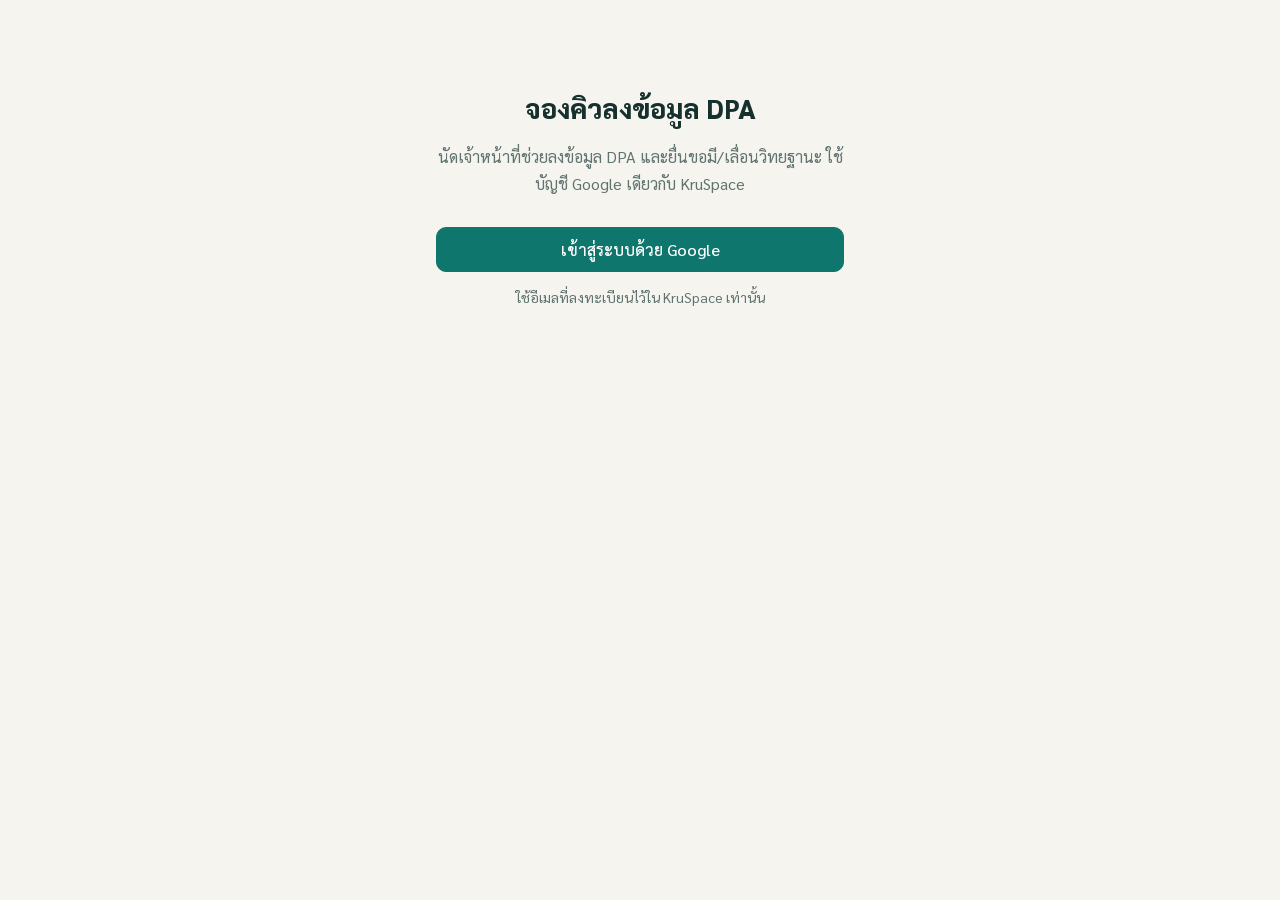
==== index.html @ b8b7a7c2 "แอปจองคิวลงข้อมูล DPA / ขอมี-เลื่อนวิทยฐานะ ให้ครูจองคิวเจ้าหน้าที่ 4 คน เจ้าหน้าที่ลงช่วงว่างและกดร" ====
<!doctype html>
<html lang="th">
<head>
<meta charset="utf-8">
<meta name="viewport" content="width=device-width, initial-scale=1">
<title>จองคิว DPA · KruSpace</title>
<link rel="preconnect" href="https://fonts.googleapis.com">
<link rel="preconnect" href="https://fonts.gstatic.com" crossorigin>
<link href="https://fonts.googleapis.com/css2?family=Sarabun:wght@300;400;500;800&display=swap" rel="stylesheet">
<style>
:root{--bg:#f6f4ef;--card:#fff;--ink:#16302e;--mute:#5f7370;--line:#dfe5e2;--pri:#0f766e;--pri-ink:#fff;--pri-soft:#d9efeb;
--warn:#b45309;--warn-soft:#fdecc8;--ok:#166534;--ok-soft:#d6f0dc;--bad:#b91c1c;--bad-soft:#fbdcdc;--info:#1d4ed8;--info-soft:#dbe6fd;--off:#eceeed;--shadow:0 1px 2px rgba(20,40,38,.08),0 4px 14px rgba(20,40,38,.06)}
@media (prefers-color-scheme:dark){:root:not([data-theme=light]){--bg:#0e1a19;--card:#152624;--ink:#e6f0ee;--mute:#93a9a5;--line:#2a3f3c;--pri:#2dd4bf;--pri-ink:#062825;--pri-soft:#12403b;--warn:#fbbf24;--warn-soft:#4a3410;--ok:#86efac;--ok-soft:#15391f;--bad:#fca5a5;--bad-soft:#4a1b1b;--info:#93b4ff;--info-soft:#1b2c55;--off:#1d2f2d;--shadow:none}}
:root[data-theme=dark]{--bg:#0e1a19;--card:#152624;--ink:#e6f0ee;--mute:#93a9a5;--line:#2a3f3c;--pri:#2dd4bf;--pri-ink:#062825;--pri-soft:#12403b;--warn:#fbbf24;--warn-soft:#4a3410;--ok:#86efac;--ok-soft:#15391f;--bad:#fca5a5;--bad-soft:#4a1b1b;--info:#93b4ff;--info-soft:#1b2c55;--off:#1d2f2d;--shadow:none}
*{box-sizing:border-box}
html{-webkit-text-size-adjust:100%}
body{margin:0;background:var(--bg);color:var(--ink);font:400 16px/1.7 'Sarabun',system-ui,sans-serif}
button,input,select,textarea{font:inherit;color:inherit}
h1,h2,h3{margin:0;line-height:1.35}
h1{font-weight:800;font-size:1.35rem}h2{font-weight:800;font-size:1.15rem}h3{font-weight:500;font-size:1rem}
.wrap{max-width:980px;margin:0 auto;padding:0 16px 96px}
.top{display:flex;align-items:center;gap:10px;padding:14px 0 6px;flex-wrap:wrap}
.top .grow{flex:1;min-width:0}
.top small{display:block;color:var(--mute);font-weight:300}
.chip{display:inline-block;padding:1px 10px;border-radius:99px;background:var(--warn-soft);color:var(--warn);font-size:.8rem;font-weight:500}
.tabs{display:flex;gap:6px;overflow-x:auto;padding:8px 0;position:sticky;top:0;background:var(--bg);z-index:5;border-bottom:1px solid var(--line);margin-bottom:14px}
.tabs button{border:0;background:transparent;padding:8px 14px;border-radius:99px;font-weight:500;color:var(--mute);white-space:nowrap;cursor:pointer}
.tabs button.on{background:var(--pri);color:var(--pri-ink)}
.tabs .n{display:inline-block;min-width:20px;padding:0 6px;margin-left:6px;border-radius:99px;background:var(--bad);color:#fff;font-size:.75rem;text-align:center}
.card{background:var(--card);border:1px solid var(--line);border-radius:14px;padding:14px 16px;box-shadow:var(--shadow);margin-bottom:14px}
.btn{border:1px solid var(--line);background:var(--card);border-radius:10px;padding:8px 14px;cursor:pointer;font-weight:500;min-height:40px}
.btn.pri{background:var(--pri);color:var(--pri-ink);border-color:var(--pri)}
.btn.bad{background:var(--bad-soft);color:var(--bad);border-color:transparent}
.btn.ok{background:var(--ok-soft);color:var(--ok);border-color:transparent}
.btn:disabled{opacity:.5;cursor:not-allowed}
.btn.sm{min-height:32px;padding:3px 10px;font-size:.9rem}
a.btn{text-decoration:none;display:inline-flex;align-items:center;justify-content:center}
.row{display:flex;gap:8px;flex-wrap:wrap;align-items:center}
.muted{color:var(--mute)}.small{font-size:.88rem}
label.f{display:block;margin:10px 0 4px;font-weight:500}
input[type=text],input[type=number],input[type=date],select,textarea{width:100%;padding:9px 12px;border:1px solid var(--line);border-radius:10px;background:var(--card)}
input:focus,select:focus,textarea:focus,button:focus-visible{outline:2px solid var(--pri);outline-offset:1px}
.officers{display:grid;grid-template-columns:repeat(auto-fit,minmax(140px,1fr));gap:10px;margin-bottom:14px}
.of{border:2px solid var(--line);border-radius:14px;background:var(--card);padding:10px 12px;cursor:pointer;text-align:left}
.of.on{border-color:var(--pri);background:var(--pri-soft)}
.of b{display:block;font-weight:800}
.of .tel{display:inline-block;white-space:nowrap;margin-top:4px;font-weight:500;color:var(--pri);text-decoration:none}
.cal-h{display:flex;align-items:center;justify-content:space-between;margin-bottom:8px}
.cal{display:grid;grid-template-columns:repeat(7,1fr);gap:4px}
.cal .dw{text-align:center;color:var(--mute);font-size:.85rem;font-weight:500}
.cal button{aspect-ratio:1/1;min-height:44px;border:1px solid var(--line);border-radius:10px;background:var(--card);cursor:pointer;position:relative;padding:0;font-weight:500}
.cal button:disabled{background:transparent;border-color:transparent;color:var(--mute);opacity:.45;cursor:default}
.cal button.has{background:var(--ok-soft);border-color:transparent;color:var(--ok)}
.cal button.sel{outline:3px solid var(--pri);outline-offset:1px}
.cal button.today{text-decoration:underline}
.cal button i{position:absolute;right:5px;bottom:2px;font-style:normal;font-size:.7rem;font-weight:500}
table.g{border-collapse:separate;border-spacing:4px;width:100%;table-layout:fixed}
table.g th{font-weight:500;font-size:.85rem;color:var(--mute);padding:2px}
table.g td.t{font-size:.8rem;color:var(--mute);width:56px;text-align:right;padding-right:4px;white-space:nowrap}
.c{width:100%;min-height:46px;border-radius:10px;border:1px solid var(--line);background:var(--off);font-size:.82rem;font-weight:500;padding:2px;cursor:default;line-height:1.3;color:var(--mute)}
.c.free{background:var(--ok-soft);color:var(--ok);cursor:pointer;border-color:transparent}
.c.mine{background:var(--info-soft);color:var(--info);border-color:transparent}
.c.req{background:var(--warn-soft);color:var(--warn);border-color:transparent;cursor:pointer}
.c.conf{background:var(--info-soft);color:var(--info);border-color:transparent;cursor:pointer}
.c.rej{background:var(--bad-soft);color:var(--bad);border-color:transparent;cursor:pointer}
.badge{display:inline-block;padding:1px 10px;border-radius:99px;font-size:.82rem;font-weight:500}
.b-requested{background:var(--warn-soft);color:var(--warn)}.b-confirmed{background:var(--ok-soft);color:var(--ok)}
.b-declined,.b-cancelled{background:var(--bad-soft);color:var(--bad)}.b-open{background:var(--off);color:var(--mute)}
.item{display:flex;gap:12px;align-items:flex-start;justify-content:space-between;flex-wrap:wrap;padding:10px 0;border-top:1px solid var(--line)}
.item:first-child{border-top:0}
.legend{display:flex;gap:12px;flex-wrap:wrap;font-size:.82rem;color:var(--mute);margin:8px 0}
.legend span:before{content:'';display:inline-block;width:11px;height:11px;border-radius:3px;margin-right:5px;vertical-align:-1px;background:var(--c)}
.empty{text-align:center;color:var(--mute);padding:22px 6px}
.login{max-width:440px;margin:10vh auto 0;text-align:center;padding:0 16px}
.login h1{font-size:1.7rem;margin-bottom:6px}
#toast{position:fixed;left:50%;bottom:24px;transform:translateX(-50%) translateY(30px);background:var(--ink);color:var(--bg);padding:10px 18px;border-radius:12px;opacity:0;pointer-events:none;transition:.25s;z-index:99;max-width:90vw}
#toast.on{opacity:1;transform:translateX(-50%)}#toast.bad{background:var(--bad);color:#fff}
.ov{position:fixed;inset:0;background:rgba(10,25,23,.55);display:flex;align-items:flex-end;justify-content:center;z-index:50}
.md{background:var(--card);width:100%;max-width:480px;border-radius:18px 18px 0 0;padding:18px 18px 22px;max-height:90vh;overflow:auto}
@media(min-width:600px){.ov{align-items:center}.md{border-radius:18px}}
.md h2{margin-bottom:8px}.md .acts{display:flex;gap:8px;justify-content:flex-end;margin-top:16px;flex-wrap:wrap}
.pick{max-height:260px;overflow:auto;border:1px solid var(--line);border-radius:10px;margin-top:8px}
.pick label{display:flex;gap:10px;align-items:center;padding:6px 12px;border-top:1px solid var(--line);cursor:pointer}
.pick label:first-child{border-top:0}
.pick input{width:20px;height:20px}
@media(max-width:520px){.c{font-size:.72rem;min-height:42px}table.g td.t{width:42px}}

</style>
</head>
<body>
<div id="app"></div>
<div id="toast" role="status"></div>
<div id="modalRoot"></div>
<script src="config.js"></script>
<script>
/* ตรรกะล้วน ๆ ของระบบจองคิว DPA/วิทยฐานะ — ไม่แตะ DOM ไม่แตะ Firebase ทดสอบใน Node ได้ */
const DPA = (function () {
  const pad = n => String(n).padStart(2, '0');
  const fmt = d => d.getFullYear() + '-' + pad(d.getMonth() + 1) + '-' + pad(d.getDate());
  const parse = s => { const p = String(s).split('-').map(Number); return new Date(p[0], p[1] - 1, p[2]); };
  const addDays = (s, n) => { const d = parse(s); d.setDate(d.getDate() + n); return fmt(d); };
  const addMonths = (s, n) => {
    const d = parse(s), day = d.getDate(); d.setDate(1); d.setMonth(d.getMonth() + n);
    d.setDate(Math.min(day, new Date(d.getFullYear(), d.getMonth() + 1, 0).getDate())); return fmt(d);
  };
  const dow = s => parse(s).getDay();                       /* 0=อา 6=ส */
  const mondayOf = s => addDays(s, -((dow(s) + 6) % 7));
  const todayStr = () => fmt(new Date());
  const toMin = t => { const p = t.split(':').map(Number); return p[0] * 60 + p[1]; };
  const fromMin = m => pad(Math.floor(m / 60)) + ':' + pad(m % 60);

  /* รหัสเอกสารของอีเมลใน KruSpace (ต้องตรงกับ fbStaffId ของแอปหลัก) */
  const stdId = email => String(email || '').trim().toLowerCase().replace(/[^a-z0-9@._-]/g, '_');

  const DEFAULT_CONFIG = {
    officers: [], officerEmails: [], slotMinutes: 60, dayStart: '08:30', dayEnd: '16:30',
    maxMonths: 6, minLeadDays: 1, maxActive: 2, holidays: [],
    topics: ['ลงข้อมูล DPA', 'ขอมีวิทยฐานะ', 'ขอเลื่อนวิทยฐานะ']
  };
  const withDefaults = c => Object.assign({}, DEFAULT_CONFIG, c || {});

  const slotStarts = cfg => {
    const out = [], end = toMin(cfg.dayEnd);
    for (let m = toMin(cfg.dayStart); m + cfg.slotMinutes <= end; m += cfg.slotMinutes) out.push(fromMin(m));
    return out;
  };
  const slotEnd = (start, cfg) => fromMin(toMin(start) + cfg.slotMinutes);
  const slotId = (officer, date, start) => stdId(officer) + '_' + date + '_' + start.replace(':', '');

  /* วันที่เจ้าหน้าที่ประกาศช่วงว่างได้: จันทร์–ศุกร์ ไม่ใช่วันหยุด ไม่ย้อนหลัง ไม่เกิน maxMonths */
  const officerDateProblem = (date, today, cfg) => {
    if (date < today) return 'เป็นวันที่ผ่านมาแล้ว';
    const w = dow(date); if (w === 0 || w === 6) return 'ไม่ใช่วันทำการ';
    if ((cfg.holidays || []).indexOf(date) >= 0) return 'เป็นวันหยุด';
    if (date > addMonths(today, cfg.maxMonths)) return 'เกิน ' + cfg.maxMonths + ' เดือนล่วงหน้า';
    return '';
  };
  /* วันที่ครูจองได้: เพิ่มเงื่อนไขล่วงหน้าอย่างน้อย minLeadDays (แอดมินข้ามได้) */
  const bookDateProblem = (date, today, cfg, admin) => {
    const p = officerDateProblem(date, today, cfg); if (p) return p;
    if (!admin && date < addDays(today, cfg.minLeadDays)) return 'ต้องจองล่วงหน้าอย่างน้อย ' + cfg.minLeadDays + ' วัน';
    return '';
  };

  const ACTIVE = { requested: 1, confirmed: 1 };
  const activeOf = (slots, email, today) => slots.filter(s => s.teacherEmail === email && ACTIVE[s.status] && s.date >= today);

  /* เหตุที่จองไม่ได้ ('' = จองได้) */
  const bookProblem = (slot, slots, me, cfg, today, admin) => {
    if (!slot || slot.status !== 'open') return 'ช่องนี้ไม่ว่างแล้ว';
    if (slot.officer === me) return 'จองคิวของตัวเองไม่ได้';
    const dp = bookDateProblem(slot.date, today, cfg, admin); if (dp) return dp;
    const mine = activeOf(slots, me, today);
    if (mine.some(s => s.date === slot.date && s.start === slot.start)) return 'คุณมีคิวเวลานี้กับเจ้าหน้าที่อีกคนแล้ว';
    if (mine.length >= cfg.maxActive) return 'มีคิวที่ยังใช้งานอยู่ครบ ' + cfg.maxActive + ' คิวแล้ว ยกเลิกหรือรอให้เสร็จก่อน';
    return '';
  };

  /* แผนคัดลอกช่วงว่างของสัปดาห์นี้ไปอีก n สัปดาห์: คืนรายการ {date,start} ที่ต้องสร้างใหม่ */
  const repeatPlan = (weekSlots, n, slots, officer, today, cfg) => {
    const have = {}; slots.forEach(s => { if (s.officer === officer) have[s.date + '|' + s.start] = 1; });
    const out = [];
    for (let w = 1; w <= n; w++) weekSlots.forEach(s => {
      const date = addDays(s.date, 7 * w);
      if (officerDateProblem(date, today, cfg) || have[date + '|' + s.start]) return;
      out.push({ date: date, start: s.start });
    });
    return out;
  };

  const STATUS = { open: 'ว่าง', requested: 'รอรับ', confirmed: 'รับแล้ว', declined: 'ปฏิเสธ', cancelled: 'ยกเลิก' };
  const DOW = ['อา.', 'จ.', 'อ.', 'พ.', 'พฤ.', 'ศ.', 'ส.'];
  const MONTHS = ['มกราคม', 'กุมภาพันธ์', 'มีนาคม', 'เมษายน', 'พฤษภาคม', 'มิถุนายน', 'กรกฎาคม', 'สิงหาคม', 'กันยายน', 'ตุลาคม', 'พฤศจิกายน', 'ธันวาคม'];
  const MON_S = ['ม.ค.', 'ก.พ.', 'มี.ค.', 'เม.ย.', 'พ.ค.', 'มิ.ย.', 'ก.ค.', 'ส.ค.', 'ก.ย.', 'ต.ค.', 'พ.ย.', 'ธ.ค.'];
  const thaiDate = s => { const d = parse(s); return DOW[d.getDay()] + ' ' + d.getDate() + ' ' + MON_S[d.getMonth()] + ' ' + (d.getFullYear() + 543); };
  const thaiMonth = s => { const d = parse(s); return MONTHS[d.getMonth()] + ' ' + (d.getFullYear() + 543); };

  const csvCell = v => { v = v == null ? '' : String(v); return /[",\n]/.test(v) ? '"' + v.replace(/"/g, '""') + '"' : v; };
  const toCsv = (slots, cfg) => {
    const head = ['วันที่', 'เวลา', 'เจ้าหน้าที่', 'ครูผู้จอง', 'เบอร์ครู', 'เรื่อง', 'สถานะ', 'หมายเหตุ'];
    const rows = slots.filter(s => s.status !== 'open').sort((a, b) => (a.date + a.start).localeCompare(b.date + b.start))
      .map(s => [s.date, s.start + '-' + slotEnd(s.start, cfg), s.officerName || s.officer, s.teacherName, s.teacherPhone, s.topic, STATUS[s.status] || s.status, s.note]);
    return '﻿' + [head].concat(rows).map(r => r.map(csvCell).join(',')).join('\r\n');
  };

  return { pad, fmt, parse, addDays, addMonths, dow, mondayOf, todayStr, toMin, fromMin, stdId, DEFAULT_CONFIG, withDefaults, slotStarts, slotEnd, slotId,
    officerDateProblem, bookDateProblem, activeOf, bookProblem, repeatPlan, STATUS, DOW, thaiDate, thaiMonth, toCsv };
})();
if (typeof module !== 'undefined') module.exports = DPA;

</script>
<script>
(function () {
  'use strict';
  const D = DPA;
  const $ = (s, r) => (r || document).querySelector(s);
  const esc = s => String(s == null ? '' : s).replace(/[&<>"']/g, c => ({ '&': '&amp;', '<': '&lt;', '>': '&gt;', '"': '&quot;', "'": '&#39;' }[c]));
  const lsGet = k => { try { return localStorage.getItem(k); } catch (e) { return null; } };
  const lsSet = (k, v) => { try { localStorage.setItem(k, v); } catch (e) { /* เก็บไม่ได้ก็ข้าม */ } };
  const isLocal = /^(localhost|127\.0\.0\.1|\[::1\]|)$/.test(location.hostname);
  const today = () => D.todayStr();

  const S = { mode: lsGet('dpa_mode') || (isLocal ? 'demo' : 'real'), user: null, cfg: D.withDefaults(), slots: [], map: {}, staff: null, tab: 'book',
    officer: 'all', date: '', month: today().slice(0, 8) + '01', week: D.mondayOf(today()), draft: null, loading: false };
  let store = null, unwatch = null;

  /* ================= ที่เก็บข้อมูล 2 แบบ (หน้าตา API เหมือนกัน) ================= */
  const iso = () => new Date().toISOString();
  const CLEAR = ['teacherEmail', 'teacherName', 'teacherPhone', 'topic', 'note', 'requestedAt', 'decidedAt', 'officerNote', 'cancelledAt'];

  /* --- โหมดทดลอง: ข้อมูลจำลองในเบราว์เซอร์เครื่องนี้ ไม่เชื่อม KruSpace --- */
  const Demo = (function () {
    const KEY = 'dpa_demo_v1';
    const staff = [{ email: 'admin@demo.test', name: 'ผู้ดูแลระบบ (ตัวอย่าง)', phone: '000-000-0000', roles: ['admin'] }];
    for (let i = 1; i <= 156; i++) staff.push({ email: 't' + D.pad(i).padStart(3, '0') + '@demo.test', name: 'ครูตัวอย่าง ' + String(i).padStart(3, '0'), phone: '000-000-' + String(i).padStart(4, '0'), roles: ['teacher'] });
    let db = null, onCfg = null, onSlots = null;
    const load = () => { if (db) return db; try { db = JSON.parse(lsGet(KEY)); } catch (e) { db = null; } if (!db) db = seed(); return db; };
    const save = () => { lsSet(KEY, JSON.stringify(db)); if (onSlots) onSlots(Object.keys(db.slots).map(k => Object.assign({ id: k }, db.slots[k])).filter(s => s.date >= today())); if (onCfg) onCfg(db.cfg); };
    function seed() {
      const off = staff.slice(1, 5).map(s => ({ email: s.email, name: s.name, phone: s.phone }));
      const cfg = D.withDefaults({ officers: off, officerEmails: off.map(o => o.email) }), slots = {};
      for (let n = 0; n < 21; n++) {
        const date = D.addDays(today(), n); if (D.officerDateProblem(date, today(), cfg)) continue;
        off.forEach((o, i) => ['09:30', '10:30', '13:30', '14:30'].forEach((st, j) => { if ((i + j + n) % 3 === 0) return; slots[D.slotId(o.email, date, st)] = { officer: o.email, officerName: o.name, date: date, start: st, status: 'open' }; }));
      }
      return { cfg: cfg, slots: slots };
    }
    return {
      personas: () => [staff[0]].concat(staff.slice(1, 5), staff.slice(10, 12)),
      async login(email) { const s = staff.find(x => x.email === email); if (!s) throw new Error('ไม่พบบัญชีตัวอย่าง'); return Object.assign({}, s); },
      async restore() { return null; }, async logout() { onCfg = onSlots = null; },
      async reset() { db = seed(); save(); },
      async staff() { return staff.slice(); },
      watch(_t, c, s) { load(); onCfg = c; onSlots = s; save(); return () => { onCfg = onSlots = null; }; },
      async saveConfig(cfg) { load().cfg = cfg; save(); },
      async putOpen(list) { const d = load(); list.forEach(x => { const id = D.slotId(x.officer, x.date, x.start); if (!d.slots[id]) d.slots[id] = Object.assign({ status: 'open' }, x); }); save(); },
      async remove(id) { const d = load(); if (d.slots[id] && d.slots[id].status === 'requested') throw new Error('มีครูขอคิวนี้อยู่ ตอบรับหรือปฏิเสธก่อน'); delete d.slots[id]; save(); },
      async book(id, t) { const d = load(), s = d.slots[id]; if (!s || s.status !== 'open') throw new Error('ช่องนี้ถูกจองไปแล้ว'); Object.assign(s, { status: 'requested', requestedAt: iso() }, t); save(); },
      async setStatus(id, status, extra) { const s = load().slots[id]; if (!s) throw new Error('ไม่พบคิวนี้'); Object.assign(s, { status: status }, extra || {}); save(); },
      async reopen(id) { const s = load().slots[id]; if (!s) return; CLEAR.forEach(k => delete s[k]); s.status = 'open'; save(); }
    };
  })();

  /* --- โหมดจริง: Firestore ของ KruSpace (โปรเจกต์ pakchongallinone) --- */
  const Real = (function () {
    let fb = null;
    const scriptLoad = src => new Promise((res, rej) => { const s = document.createElement('script'); s.src = src; s.onload = res; s.onerror = () => rej(new Error('โหลด ' + src + ' ไม่ได้')); document.head.appendChild(s); });
    async function init() {
      if (fb) return fb;
      const cfg = window.GRADEBOOK_CONFIG && GRADEBOOK_CONFIG.firebase;
      if (!cfg || !cfg.apiKey) throw new Error('ไม่พบ config.js ของ KruSpace');
      if (!window.firebase) for (const f of ['app', 'auth', 'firestore']) await scriptLoad('vendor/firebase-' + f + '-compat.js');
      const app = firebase.apps.length ? firebase.app() : firebase.initializeApp(cfg);
      fb = { auth: firebase.auth(app), db: firebase.firestore(app) };
      return fb;
    }
    async function profile(u) {
      const d = await fb.db.collection('staff').doc(D.stdId(u.email)).get(), x = d.exists ? d.data() : null;
      if (!x || x.active === false) { await fb.auth.signOut(); throw new Error('อีเมลนี้ยังไม่อยู่ในรายชื่อครูของ KruSpace'); }
      return { email: D.stdId(u.email), name: x.name || u.displayName || u.email, phone: x.phone || '', roles: x.roles || [] };
    }
    const col = n => fb.db.collection(n);
    return {
      async login() {
        await init(); const p = new firebase.auth.GoogleAuthProvider(); p.setCustomParameters({ prompt: 'select_account' });
        try { const c = await fb.auth.signInWithPopup(p); return await profile(c.user); }
        catch (e) { throw new Error(({ 'auth/unauthorized-domain': 'โดเมนนี้ยังไม่ได้เพิ่มใน Firebase → Authentication → Authorized domains', 'auth/popup-blocked': 'เบราว์เซอร์บล็อกหน้าต่างล็อกอิน อนุญาต popup แล้วลองใหม่', 'auth/popup-closed-by-user': 'ปิดหน้าต่างล็อกอินก่อนเสร็จ' })[e.code] || e.message); }
      },
      async restore() { await init(); return new Promise(res => { const off = fb.auth.onAuthStateChanged(async u => { off(); try { res(u ? await profile(u) : null); } catch (e) { res(null); } }); }); },
      async logout() { if (fb) await fb.auth.signOut(); },
      async staff() { const q = await col('staff').get(); return q.docs.filter(d => d.id.indexOf('noemail_') !== 0 && d.data().active !== false).map(d => ({ email: d.id, name: d.data().name || d.id, phone: d.data().phone || '', roles: d.data().roles || [] })); },
      watch(t, c, s, err) {
        const a = col('dpaConfig').doc('main').onSnapshot(x => c(x.exists ? x.data() : {}), err);
        const b = col('dpaSlots').where('date', '>=', t).onSnapshot(q => s(q.docs.map(d => Object.assign({ id: d.id }, d.data()))), err);
        return () => { a(); b(); };
      },
      async saveConfig(cfg) { await col('dpaConfig').doc('main').set(cfg); },
      async putOpen(list) {
        for (let i = 0; i < list.length; i += 400) { const b = fb.db.batch(); list.slice(i, i + 400).forEach(x => b.set(col('dpaSlots').doc(D.slotId(x.officer, x.date, x.start)), Object.assign({ status: 'open', createdAt: iso() }, x))); await b.commit(); }
      },
      async remove(id) { await col('dpaSlots').doc(id).delete(); },
      async book(id, t) {
        const ref = col('dpaSlots').doc(id);
        await fb.db.runTransaction(async tx => { const s = await tx.get(ref); if (!s.exists || s.data().status !== 'open') throw new Error('ช่องนี้ถูกจองไปแล้ว'); tx.update(ref, Object.assign({ status: 'requested', requestedAt: iso() }, t)); });
      },
      async setStatus(id, status, extra) { await col('dpaSlots').doc(id).update(Object.assign({ status: status }, extra || {})); },
      async reopen(id) { const u = { status: 'open' }; CLEAR.forEach(k => { u[k] = firebase.firestore.FieldValue.delete(); }); await col('dpaSlots').doc(id).update(u); }
    };
  })();

  /* ================= ตัวช่วยสถานะ ================= */
  const isAdmin = () => !!S.user && (S.user.roles || []).indexOf('admin') >= 0;
  const isOfficer = () => !!S.user && S.cfg.officerEmails.indexOf(S.user.email) >= 0;
  const offName = e => { const o = S.cfg.officers.find(x => x.email === e); return o ? o.name : e; };
  const short = n => { const p = String(n).replace(/^(นาย|นางสาว|นาง|ครู)\s*/, '').split(/\s+/); return p[0] + (p.length > 1 && /^\d+$/.test(p[p.length - 1]) ? ' ' + p[p.length - 1] : ''); };
  const mySlots = () => S.slots.filter(s => s.teacherEmail === S.user.email && (s.status === 'requested' || s.status === 'confirmed'));
  const pending = () => S.slots.filter(s => s.officer === S.user.email && s.status === 'requested').sort((a, b) => (a.date + a.start).localeCompare(b.date + b.start));
  const when = s => D.thaiDate(s.date) + ' · ' + s.start + '–' + D.slotEnd(s.start, S.cfg) + ' น.';
  const tel = p => p ? '<a class="btn sm" href="tel:' + esc(String(p).replace(/[^0-9+]/g, '')) + '">โทร ' + esc(p) + '</a>' : '<span class="muted small">ยังไม่มีเบอร์</span>';
  const badge = st => '<span class="badge b-' + st + '">' + D.STATUS[st] + '</span>';

  function toast(m, bad) { const t = $('#toast'); t.textContent = m; t.className = 'on' + (bad ? ' bad' : ''); clearTimeout(toast.h); toast.h = setTimeout(() => { t.className = ''; }, 3200); }
  function modal(title, html, btns) {
    const root = $('#modalRoot');
    root.innerHTML = '<div class="ov" data-act="mclose"><div class="md" role="dialog" aria-modal="true"><h2>' + esc(title) + '</h2>' + html + '<div class="acts">' + btns.map((b, i) => '<button class="btn ' + (b.cls || '') + '" data-mb="' + i + '">' + esc(b.label) + '</button>').join('') + '</div></div></div>';
    root.firstChild.onclick = e => {
      if (e.target === root.firstChild) { root.innerHTML = ''; return; }
      const b = e.target.closest('[data-mb]'); if (!b) return;
      const spec = btns[+b.dataset.mb]; if (spec.keep) { spec.act && spec.act(); return; }
      const keepOpen = spec.act && spec.act() === false; if (!keepOpen) root.innerHTML = '';
    };
  }
  const closeModal = () => { $('#modalRoot').innerHTML = ''; };
  async function run(fn, okMsg) {
    try { await fn(); if (okMsg) toast(okMsg); } catch (e) { toast(e.message || String(e), true); }
  }

  /* ================= หน้า: เข้าสู่ระบบ ================= */
  function viewLogin() {
    const demo = S.mode === 'demo';
    return '<div class="login"><h1>จองคิวลงข้อมูล DPA</h1><p class="muted">นัดเจ้าหน้าที่ช่วยลงข้อมูล DPA และยื่นขอมี/เลื่อนวิทยฐานะ ใช้บัญชี Google เดียวกับ KruSpace</p>' +
      (demo ? '<div class="card" style="text-align:left"><span class="chip">โหมดทดลอง</span><p class="small muted">ข้อมูลจำลองเก็บในเครื่องนี้เท่านั้น ไม่เชื่อม KruSpace เลือกบทบาทเพื่อลองใช้</p><div class="row">' +
        Demo.personas().map((p, i) => '<button class="btn" data-act="demoLogin" data-e="' + esc(p.email) + '">' + (i === 0 ? 'แอดมิน' : i < 5 ? 'เจ้าหน้าที่ ' + i : 'ครู ' + (i - 4)) + '</button>').join('') + '</div>' +
        '<p class="small" style="margin:12px 0 0"><button class="btn sm" data-act="demoReset">ล้างข้อมูลตัวอย่าง</button> <button class="btn sm" data-act="modeReal">ใช้บัญชี KruSpace จริง</button></p></div>'
        : '<button class="btn pri" data-act="login" style="width:100%;margin-top:14px" ' + (S.loading ? 'disabled' : '') + '>' + (S.loading ? 'กำลังเข้าสู่ระบบ…' : 'เข้าสู่ระบบด้วย Google') + '</button>' +
        '<p class="small muted">ใช้อีเมลที่ลงทะเบียนไว้ใน KruSpace เท่านั้น</p>' + (isLocal ? '<p><button class="btn sm" data-act="modeDemo">ลองโหมดทดลอง</button></p>' : '')) + '</div>';
  }

  /* ================= หน้า: จองคิว (ครู) ================= */
  function viewBook() {
    const officers = S.cfg.officers, admin = isAdmin(), t = today();
    if (!officers.length) return '<div class="card empty">ยังไม่ได้ตั้งเจ้าหน้าที่ — ให้แอดมินเลือกเจ้าหน้าที่ในแท็บ “ตั้งค่า”</div>';
    const shown = S.officer === 'all' ? officers : officers.filter(o => o.email === S.officer);
    const shownSet = {}; shown.forEach(o => { shownSet[o.email] = 1; });
    let h = '<div class="officers"><button class="of' + (S.officer === 'all' ? ' on' : '') + '" data-act="off" data-e="all"><b>ทุกคน</b><span class="small muted">เจ้าหน้าที่ ' + officers.length + ' คน</span></button>' +
      officers.map(o => '<div class="of' + (S.officer === o.email ? ' on' : '') + '" data-act="off" data-e="' + esc(o.email) + '" role="button" tabindex="0"><b>' + esc(o.name) + '</b>' + (o.phone ? '<a class="tel" href="tel:' + esc(String(o.phone).replace(/[^0-9+]/g, '')) + '" data-stop="1">โทร ' + esc(o.phone) + '</a>' : '<span class="small muted">ยังไม่มีเบอร์</span>') + '</div>').join('') + '</div>';

    /* ปฏิทิน */
    const first = D.parse(S.month), last = D.addMonths(t.slice(0, 8) + '01', S.cfg.maxMonths), canPrev = S.month > t.slice(0, 8) + '01', canNext = D.addMonths(S.month, 1) <= last;
    const cnt = {}; S.slots.forEach(s => { if (s.status === 'open' && shownSet[s.officer]) cnt[s.date] = (cnt[s.date] || 0) + 1; });
    let cal = '<div class="cal-h"><button class="btn sm" data-act="mon" data-d="-1" ' + (canPrev ? '' : 'disabled') + '>‹ ก่อนหน้า</button><h2>' + D.thaiMonth(S.month) + '</h2><button class="btn sm" data-act="mon" data-d="1" ' + (canNext ? '' : 'disabled') + '>ถัดไป ›</button></div><div class="cal">' +
      D.DOW.map(d => '<div class="dw">' + d + '</div>').join('') + '<div></div>'.repeat(first.getDay());
    const dim = new Date(first.getFullYear(), first.getMonth() + 1, 0).getDate();
    for (let d = 1; d <= dim; d++) {
      const ds = S.month.slice(0, 8) + D.pad(d), bad = D.bookDateProblem(ds, t, S.cfg, admin), n = cnt[ds] || 0;
      cal += '<button data-act="day" data-d="' + ds + '" class="' + (n && !bad ? 'has ' : '') + (S.date === ds ? 'sel ' : '') + (ds === t ? 'today' : '') + '" ' + (bad ? 'disabled title="' + esc(bad) + '"' : '') + '>' + d + (n && !bad ? '<i>' + n + '</i>' : '') + '</button>';
    }
    cal += '</div><p class="small muted" style="margin-bottom:0">เลขมุมล่างคือจำนวนคิวว่าง · จองได้ล่วงหน้าถึง ' + D.thaiDate(D.addMonths(t, S.cfg.maxMonths)) + '</p>';
    h += '<div class="card">' + cal + '</div>';

    /* ตารางเวลาของวันที่เลือก */
    if (S.date) {
      h += '<div class="card"><h2>' + D.thaiDate(S.date) + '</h2><div class="legend"><span style="--c:var(--ok-soft)">ว่าง กดจอง</span><span style="--c:var(--info-soft)">คิวของคุณ</span><span style="--c:var(--off)">ไม่ว่าง</span></div><table class="g"><tr><th></th>' + shown.map(o => '<th>' + esc(short(o.name)) + '</th>').join('') + '</tr>';
      D.slotStarts(S.cfg).forEach(st => {
        h += '<tr><td class="t">' + st + '</td>' + shown.map(o => {
          const s = S.map[D.slotId(o.email, S.date, st)];
          if (!s) return '<td><button class="c" disabled>–</button></td>';
          if (s.status === 'open') return '<td><button class="c free" data-act="book" data-id="' + esc(s.id) + '">ว่าง</button></td>';
          if (s.teacherEmail === S.user.email && (s.status === 'requested' || s.status === 'confirmed')) return '<td><button class="c mine" disabled>คิวคุณ<br>' + D.STATUS[s.status] + '</button></td>';
          return '<td><button class="c" disabled>ไม่ว่าง' + ((isOfficer() || admin) && s.teacherName ? '<br>' + esc(short(s.teacherName)) : '') + '</button></td>';
        }).join('') + '</tr>';
      });
      h += '</table></div>';
    } else h += '<div class="card empty">เลือกวันที่ในปฏิทินเพื่อดูตารางเวลาของเจ้าหน้าที่</div>';
    return h;
  }

  function bookModal(id) {
    const s = S.map[id]; if (!s) return;
    const prob = D.bookProblem(s, S.slots, S.user.email, S.cfg, today(), isAdmin());
    if (prob) return toast(prob, true);
    const o = S.cfg.officers.find(x => x.email === s.officer) || {};
    modal('จองคิว', '<p><b>' + esc(offName(s.officer)) + '</b><br>' + esc(when(s)) + (o.phone ? '<br><span class="muted small">เบอร์เจ้าหน้าที่ ' + esc(o.phone) + '</span>' : '') + '</p>' +
      '<label class="f" for="bkTopic">เรื่องที่ต้องการทำ</label><select id="bkTopic">' + S.cfg.topics.map(t => '<option>' + esc(t) + '</option>').join('') + '</select>' +
      '<label class="f" for="bkPhone">เบอร์ติดต่อของคุณ</label><input type="text" id="bkPhone" inputmode="tel" value="' + esc(S.user.phone) + '">' +
      '<label class="f" for="bkNote">หมายเหตุ (ถ้ามี)</label><textarea id="bkNote" rows="2" maxlength="300"></textarea>',
      [{ label: 'ยกเลิก' }, { label: 'ส่งคำขอจอง', cls: 'pri', act: () => {
        const phone = $('#bkPhone').value.trim(); if (phone.replace(/\D/g, '').length < 9) { toast('กรอกเบอร์ติดต่อให้ครบ', true); return false; }
        const p = D.bookProblem(S.map[id], S.slots, S.user.email, S.cfg, today(), isAdmin()); if (p) { toast(p, true); return false; }
        run(() => Real_or_Demo().book(id, { teacherEmail: S.user.email, teacherName: S.user.name, teacherPhone: phone, topic: $('#bkTopic').value, note: $('#bkNote').value.trim() }), 'ส่งคำขอแล้ว รอเจ้าหน้าที่กดรับ');
      } }]);
  }
  const Real_or_Demo = () => store;

  /* ================= หน้า: คิวของฉัน ================= */
  function viewMine() {
    const list = S.slots.filter(s => s.teacherEmail === S.user.email && s.status !== 'open').sort((a, b) => (a.date + a.start).localeCompare(b.date + b.start));
    if (!list.length) return '<div class="card empty">ยังไม่มีคิวที่จองไว้<br><button class="btn pri" style="margin-top:10px" data-act="tab" data-t="book">ไปจองคิว</button></div>';
    return '<div class="card">' + list.map(s => {
      const o = S.cfg.officers.find(x => x.email === s.officer) || {};
      return '<div class="item"><div><b>' + esc(when(s)) + '</b><br>' + esc(s.topic || '') + ' · เจ้าหน้าที่ ' + esc(offName(s.officer)) + (s.note ? '<br><span class="small muted">หมายเหตุ: ' + esc(s.note) + '</span>' : '') +
        (s.officerNote ? '<br><span class="small">ข้อความจากเจ้าหน้าที่: ' + esc(s.officerNote) + '</span>' : '') + '</div><div class="row">' + badge(s.status) + tel(o.phone) +
        (s.status === 'requested' || s.status === 'confirmed' ? '<button class="btn sm bad" data-act="cancel" data-id="' + esc(s.id) + '">ยกเลิกคิว</button>' : '') + '</div></div>';
    }).join('') + '</div>';
  }

  /* ================= หน้า: งานของฉัน (เจ้าหน้าที่) ================= */
  function viewWork() {
    const me = S.user.email, t = today(), pend = pending();
    let h = '<div class="card"><h2>คำขอที่รอรับ' + (pend.length ? ' (' + pend.length + ')' : '') + '</h2>' +
      (pend.length ? pend.map(s => '<div class="item"><div><b>' + esc(when(s)) + '</b><br>' + esc(s.teacherName) + ' · ' + esc(s.topic || '') + (s.note ? '<br><span class="small muted">หมายเหตุ: ' + esc(s.note) + '</span>' : '') + '</div><div class="row">' + tel(s.teacherPhone) +
        '<button class="btn sm ok" data-act="accept" data-id="' + esc(s.id) + '">รับ</button><button class="btn sm bad" data-act="reject" data-id="' + esc(s.id) + '">ปฏิเสธ</button></div></div>').join('') : '<p class="muted">ไม่มีคำขอค้างอยู่</p>') + '</div>';

    const wk = S.week, days = [0, 1, 2, 3, 4].map(i => D.addDays(wk, i)), starts = D.slotStarts(S.cfg), maxD = D.addMonths(t, S.cfg.maxMonths);
    const canPrev = wk > D.mondayOf(t), canNext = D.addDays(wk, 7) <= maxD;
    h += '<div class="card"><div class="cal-h"><button class="btn sm" data-act="wk" data-d="-7" ' + (canPrev ? '' : 'disabled') + '>‹ สัปดาห์ก่อน</button><h2>' + D.thaiDate(days[0]).slice(3) + ' – ' + D.thaiDate(days[4]).slice(3) + '</h2><button class="btn sm" data-act="wk" data-d="7" ' + (canNext ? '' : 'disabled') + '>สัปดาห์ถัดไป ›</button></div>' +
      '<p class="small muted">แตะช่องเพื่อเปิด/ปิดเวลาที่ว่าง · แตะช่องที่มีครูจองเพื่อดูรายละเอียด</p>' +
      '<div class="legend"><span style="--c:var(--ok-soft)">ว่าง</span><span style="--c:var(--warn-soft)">รอรับ</span><span style="--c:var(--info-soft)">รับแล้ว</span><span style="--c:var(--bad-soft)">ปฏิเสธ/ยกเลิก</span></div><table class="g"><tr><th></th>' +
      days.map(d => '<th>' + D.DOW[D.dow(d)] + ' ' + D.parse(d).getDate() + (D.officerDateProblem(d, t, S.cfg) ? '' : '<br><button class="btn sm" style="padding:0 6px;min-height:24px" data-act="wday" data-d="' + d + '">ทั้งวัน</button>') + '</th>').join('') + '</tr>';
    starts.forEach(st => {
      h += '<tr><td class="t">' + st + '</td>' + days.map(d => {
        if (D.officerDateProblem(d, t, S.cfg)) return '<td><button class="c" disabled>–</button></td>';
        const s = S.map[D.slotId(me, d, st)], a = 'data-act="wcell" data-d="' + d + '" data-s="' + st + '"';
        if (!s) return '<td><button class="c" ' + a + '>+</button></td>';
        const cls = { open: 'free', requested: 'req', confirmed: 'conf', declined: 'rej', cancelled: 'rej' }[s.status];
        return '<td><button class="c ' + cls + '" ' + a + '>' + (s.status === 'open' ? 'ว่าง' : D.STATUS[s.status] + '<br>' + esc(short(s.teacherName || ''))) + '</button></td>';
      }).join('') + '</tr>';
    });
    h += '</table><div class="row" style="margin-top:12px"><span>คัดลอกช่วงว่างของสัปดาห์นี้ไปอีก</span><input type="number" id="rep" value="4" min="1" max="26" style="width:80px"><span>สัปดาห์</span><button class="btn" data-act="repeat">คัดลอก</button></div></div>';
    return h;
  }

  function cellAct(date, st) {
    const id = D.slotId(S.user.email, date, st), s = S.map[id], base = { officer: S.user.email, officerName: S.user.name, date: date, start: st };
    if (!s) return run(() => store.putOpen([base]));
    if (s.status === 'open') return run(() => store.remove(id));
    if (s.status === 'requested') return decideModal(s);
    const info = '<p><b>' + esc(when(s)) + '</b><br>' + badge(s.status) + ' ' + esc(s.teacherName || '') + '<br>' + esc(s.topic || '') + (s.note ? '<br><span class="small muted">หมายเหตุ: ' + esc(s.note) + '</span>' : '') + '<br>' + tel(s.teacherPhone) + '</p>';
    if (s.status === 'confirmed') return modal('คิวที่รับแล้ว', info, [{ label: 'ปิด' }, { label: 'ยกเลิกคิวนี้', cls: 'bad', act: () => { run(() => store.setStatus(id, 'cancelled', { decidedAt: iso(), officerNote: 'เจ้าหน้าที่ยกเลิกคิว' }), 'ยกเลิกแล้ว'); } }]);
    modal('คิวที่สิ้นสุดแล้ว', info, [{ label: 'ปิด' }, { label: 'ลบช่องนี้', cls: 'bad', act: () => { run(async () => { await store.reopen(id); await store.remove(id); }); } }, { label: 'เปิดว่างอีกครั้ง', cls: 'pri', act: () => { run(() => store.reopen(id), 'เปิดช่องว่างแล้ว'); } }]);
  }
  function decideModal(s) {
    modal('คำขอจองคิว', '<p><b>' + esc(when(s)) + '</b><br>' + esc(s.teacherName) + ' · ' + esc(s.topic || '') + (s.note ? '<br><span class="small muted">หมายเหตุ: ' + esc(s.note) + '</span>' : '') + '<br>' + tel(s.teacherPhone) + '</p><label class="f" for="onote">ข้อความถึงครู (ไม่บังคับ)</label><input type="text" id="onote" maxlength="200">',
      [{ label: 'ปิด' }, { label: 'ปฏิเสธ', cls: 'bad', act: () => { run(() => store.setStatus(s.id, 'declined', { decidedAt: iso(), officerNote: $('#onote').value.trim() }), 'ปฏิเสธแล้ว'); } }, { label: 'รับคิว', cls: 'ok', act: () => { run(() => store.setStatus(s.id, 'confirmed', { decidedAt: iso(), officerNote: $('#onote').value.trim() }), 'รับคิวแล้ว'); } }]);
  }

  /* ================= หน้า: ตั้งค่า (แอดมิน) ================= */
  function ensureDraft() {
    if (!S.draft) S.draft = { officers: S.cfg.officers.map(o => Object.assign({}, o)), holidays: S.cfg.holidays.slice(), topics: S.cfg.topics.slice(), maxActive: S.cfg.maxActive, minLeadDays: S.cfg.minLeadDays };
    return S.draft;
  }
  function viewAdmin() {
    const d = ensureDraft(), all = S.slots.filter(s => s.status !== 'open').sort((a, b) => (a.date + a.start).localeCompare(b.date + b.start));
    return '<div class="card"><h2>เจ้าหน้าที่ (สูงสุด 4 คน)</h2><p class="small muted">เลือกจากรายชื่อครูใน KruSpace เบอร์โทรดึงจากทะเบียนครู แก้ทับได้ที่นี่</p>' +
      (d.officers.length ? d.officers.map((o, i) => '<div class="item"><div><b>' + esc(o.name) + '</b><br><span class="small muted">' + esc(o.email) + '</span></div><div class="row"><input type="text" inputmode="tel" data-bind="phone" data-i="' + i + '" value="' + esc(o.phone) + '" placeholder="เบอร์โทร" style="width:150px"><button class="btn sm bad" data-act="rmOff" data-i="' + i + '">เอาออก</button></div></div>').join('') : '<p class="muted">ยังไม่ได้เลือก</p>') +
      '<button class="btn" data-act="pickOff" ' + (S.staff === 'loading' ? 'disabled' : '') + '>เลือกเจ้าหน้าที่จากรายชื่อครู</button></div>' +
      '<div class="card"><h2>กติกาการจอง</h2><div class="row"><div><label class="f" for="mx">คิวที่ครูมีพร้อมกันได้</label><input type="number" id="mx" data-bind="maxActive" min="1" max="10" value="' + d.maxActive + '"></div><div><label class="f" for="ml">จองล่วงหน้าอย่างน้อย (วัน)</label><input type="number" id="ml" data-bind="minLeadDays" min="0" max="30" value="' + d.minLeadDays + '"></div></div>' +
      '<label class="f" for="tp">เรื่องที่จอง (บรรทัดละเรื่อง)</label><textarea id="tp" rows="3" data-bind="topics">' + esc(d.topics.join('\n')) + '</textarea>' +
      '<label class="f" for="hd">วันหยุดพิเศษ</label><div class="row"><input type="date" id="hd" style="width:auto"><button class="btn sm" data-act="addHol">เพิ่มวันหยุด</button></div><div class="row" style="margin-top:8px">' +
      d.holidays.slice().sort().map(h => '<button class="btn sm" data-act="rmHol" data-d="' + h + '" title="แตะเพื่อลบ">' + D.thaiDate(h) + ' ✕</button>').join('') + '</div>' +
      '<p class="small muted">เวลาราชการ ' + S.cfg.dayStart + '–' + S.cfg.dayEnd + ' น. คิวละ ' + S.cfg.slotMinutes + ' นาที จันทร์–ศุกร์ ล่วงหน้าได้ไม่เกิน ' + S.cfg.maxMonths + ' เดือน</p>' +
      '<button class="btn pri" data-act="saveCfg">บันทึกการตั้งค่า</button></div>' +
      '<div class="card"><div class="row" style="justify-content:space-between"><h2>คิวทั้งหมดที่จองแล้ว (' + all.length + ')</h2><button class="btn sm" data-act="csv" ' + (all.length ? '' : 'disabled') + '>ดาวน์โหลด CSV</button></div>' +
      (all.length ? all.map(s => '<div class="item"><div><b>' + esc(when(s)) + '</b><br>' + esc(s.teacherName) + ' → ' + esc(offName(s.officer)) + '<br><span class="small muted">' + esc(s.topic || '') + '</span></div>' + badge(s.status) + '</div>').join('') : '<p class="muted">ยังไม่มีการจอง</p>') + '</div>';
  }

  async function pickOfficers() {
    if (!S.staff || S.staff === 'loading') {
      S.staff = 'loading';
      try { S.staff = await store.staff(); } catch (e) { S.staff = null; return toast('โหลดรายชื่อครูไม่ได้: ' + e.message, true); }
    }
    const d = ensureDraft(), sel = {}; d.officers.forEach(o => { sel[o.email] = 1; });
    const list = S.staff.slice().sort((a, b) => a.name.localeCompare(b.name, 'th'));
    const rows = q => list.filter(s => !q || s.name.indexOf(q) >= 0).slice(0, 200).map(s => '<label><input type="checkbox" data-em="' + esc(s.email) + '" ' + (sel[s.email] ? 'checked' : '') + '><span>' + esc(s.name) + '</span></label>').join('') || '<p class="empty">ไม่พบชื่อ</p>';
    modal('เลือกเจ้าหน้าที่ (' + list.length + ' คน)', '<input type="text" id="pq" placeholder="ค้นชื่อครู"><div class="pick" id="plist">' + rows('') + '</div><p class="small muted" id="pcnt"></p>',
      [{ label: 'ยกเลิก' }, { label: 'ตกลง', cls: 'pri', act: () => {
        if (Object.keys(sel).length > 4) { toast('เลือกได้ไม่เกิน 4 คน', true); return false; }
        const keep = d.officers.filter(o => sel[o.email]);
        Object.keys(sel).forEach(e => { if (!keep.some(o => o.email === e)) { const s = S.staff.find(x => x.email === e); keep.push({ email: e, name: s.name, phone: s.phone || '' }); } });
        d.officers = keep; render();
      } }]);
    const cnt = () => { $('#pcnt').textContent = 'เลือกแล้ว ' + Object.keys(sel).length + ' / 4 คน'; }; cnt();
    $('#pq').oninput = e => { $('#plist').innerHTML = rows(e.target.value.trim()); };
    $('#plist').onchange = e => { const em = e.target.dataset.em; if (e.target.checked) sel[em] = 1; else delete sel[em]; cnt(); };
  }

  function saveConfig() {
    const d = ensureDraft();
    const bad = d.officers.find(o => !/@/.test(o.email)); if (bad) return toast('เจ้าหน้าที่ต้องมีอีเมล', true);
    if (d.officers.length > 4) return toast('เจ้าหน้าที่ได้ไม่เกิน 4 คน', true);
    const cfg = Object.assign({}, S.cfg, { officers: d.officers, officerEmails: d.officers.map(o => o.email), holidays: d.holidays, topics: d.topics.filter(Boolean).length ? d.topics.filter(Boolean) : S.cfg.topics, maxActive: Math.max(1, +d.maxActive || 2), minLeadDays: Math.max(0, +d.minLeadDays || 0) });
    run(async () => { await store.saveConfig(cfg); S.draft = null; }, 'บันทึกแล้ว');
  }

  /* ================= โครงหน้าและวงจรชีวิต ================= */
  function render() {
    const app = $('#app'), keepY = window.scrollY;
    if (!S.user) { app.innerHTML = viewLogin(); return; }
    const tabs = [['book', 'จองคิว']]; tabs.push(['mine', 'คิวของฉัน', mySlots().length]);
    if (isOfficer()) tabs.push(['work', 'งานเจ้าหน้าที่', pending().length]);
    if (isAdmin()) tabs.push(['admin', 'ตั้งค่า']);
    if (!tabs.some(t => t[0] === S.tab)) S.tab = 'book';
    const body = S.tab === 'book' ? viewBook() : S.tab === 'mine' ? viewMine() : S.tab === 'work' ? viewWork() : viewAdmin();
    app.innerHTML = '<div class="wrap"><div class="top"><div class="grow"><h1>จองคิวลงข้อมูล DPA</h1><small>' + esc(S.user.name) + (isOfficer() ? ' · เจ้าหน้าที่' : '') + (isAdmin() ? ' · แอดมิน' : '') + '</small></div>' +
      (S.mode === 'demo' ? '<span class="chip">โหมดทดลอง</span>' : '') + '<button class="btn sm" data-act="theme">สลับธีม</button><button class="btn sm" data-act="logout">ออก</button></div>' +
      '<div class="tabs" role="tablist">' + tabs.map(t => '<button role="tab" class="' + (S.tab === t[0] ? 'on' : '') + '" data-act="tab" data-t="' + t[0] + '">' + t[1] + (t[2] ? '<span class="n">' + t[2] + '</span>' : '') + '</button>').join('') + '</div>' + body + '</div>';
    window.scrollTo(0, keepY);
  }

  function startSession(user) {
    S.user = user; S.tab = 'book'; S.draft = null; S.staff = null; S.month = D.addDays(today(), 1).slice(0, 8) + '01';
    if (unwatch) unwatch();
    unwatch = store.watch(today(), c => { S.cfg = D.withDefaults(c); render(); }, list => { S.slots = list; S.map = {}; list.forEach(s => { S.map[s.id] = s; }); render(); },
      e => toast(e && e.code === 'permission-denied' ? 'ยังไม่มีสิทธิ์อ่านข้อมูลจองคิว — ต้องวาง Firestore rules ชุดใหม่ใน Firebase Console ก่อน' : 'เชื่อมข้อมูลไม่ได้: ' + (e && e.message), true));
    render();
  }
  async function logout() { if (unwatch) unwatch(); unwatch = null; await store.logout(); S.user = null; S.slots = []; S.map = {}; S.cfg = D.withDefaults(); render(); }
  function setMode(m) { S.mode = m; lsSet('dpa_mode', m); store = m === 'demo' ? Demo : Real; S.user = null; render(); if (m === 'real') tryRestore(); }
  async function tryRestore() { try { const u = await store.restore(); if (u && !S.user) startSession(u); } catch (e) { /* ไม่มี session เดิม */ } }

  /* ================= เหตุการณ์ ================= */
  document.addEventListener('click', e => {
    if (e.target.closest('[data-stop]')) return;
    const el = e.target.closest('[data-act]'); if (!el || el.classList.contains('ov')) return;
    const a = el.dataset.act, id = el.dataset.id;
    switch (a) {
      case 'demoLogin': return run(async () => startSession(await store.login(el.dataset.e)));
      case 'demoReset': return run(() => store.reset(), 'ล้างข้อมูลตัวอย่างแล้ว');
      case 'modeReal': return setMode('real'); case 'modeDemo': return setMode('demo');
      case 'login': S.loading = true; render(); return store.login().then(startSession).catch(x => toast(x.message, true)).then(() => { S.loading = false; if (!S.user) render(); });
      case 'logout': return logout();
      case 'theme': { const dark = document.documentElement.dataset.theme === 'dark' || (!document.documentElement.dataset.theme && matchMedia('(prefers-color-scheme:dark)').matches); const v = dark ? 'light' : 'dark'; document.documentElement.dataset.theme = v; lsSet('dpa_theme', v); return; }
      case 'tab': S.tab = el.dataset.t; S.draft = null; return render();
      case 'off': S.officer = el.dataset.e; return render();
      case 'mon': S.month = D.addMonths(S.month, +el.dataset.d); return render();
      case 'day': S.date = el.dataset.d; return render();
      case 'book': return bookModal(id);
      case 'cancel': return modal('ยกเลิกคิวนี้?', '<p>' + esc(when(S.map[id])) + '<br>เจ้าหน้าที่ ' + esc(offName(S.map[id].officer)) + '</p>', [{ label: 'ไม่ยกเลิก' }, { label: 'ยกเลิกคิว', cls: 'bad', act: () => { run(() => store.setStatus(id, 'cancelled', { cancelledAt: iso() }), 'ยกเลิกคิวแล้ว'); } }]);
      case 'accept': case 'reject': return decideModal(S.map[id]);
      case 'wk': S.week = D.addDays(S.week, +el.dataset.d); return render();
      case 'wcell': return cellAct(el.dataset.d, el.dataset.s);
      case 'wday': {
        const d = el.dataset.d, list = D.slotStarts(S.cfg).map(st => ({ officer: S.user.email, officerName: S.user.name, date: d, start: st })), missing = list.filter(x => !S.map[D.slotId(x.officer, x.date, x.start)]);
        if (missing.length) return run(() => store.putOpen(missing));
        return run(async () => { for (const x of list) { const s = S.map[D.slotId(x.officer, d, x.start)]; if (s && s.status === 'open') await store.remove(s.id); } });
      }
      case 'repeat': {
        const n = Math.min(26, Math.max(1, +$('#rep').value || 1)), me = S.user.email, wk = S.slots.filter(s => s.officer === me && s.status === 'open' && s.date >= S.week && s.date <= D.addDays(S.week, 4));
        if (!wk.length) return toast('สัปดาห์นี้ยังไม่มีช่วงว่างให้คัดลอก', true);
        const plan = D.repeatPlan(wk, n, S.slots, me, today(), S.cfg).map(x => ({ officer: me, officerName: S.user.name, date: x.date, start: x.start }));
        if (!plan.length) return toast('ไม่มีช่องใหม่ให้เพิ่ม (มีอยู่แล้ว วันหยุด หรือเกินขอบเขต)', true);
        return run(() => store.putOpen(plan), 'เพิ่มช่วงว่างอีก ' + plan.length + ' ช่อง');
      }
      case 'pickOff': return pickOfficers();
      case 'rmOff': ensureDraft().officers.splice(+el.dataset.i, 1); return render();
      case 'addHol': { const v = $('#hd').value; if (v && ensureDraft().holidays.indexOf(v) < 0) ensureDraft().holidays.push(v); return render(); }
      case 'rmHol': ensureDraft().holidays = ensureDraft().holidays.filter(h => h !== el.dataset.d); return render();
      case 'saveCfg': return saveConfig();
      case 'csv': { const b = new Blob([D.toCsv(S.slots, S.cfg)], { type: 'text/csv;charset=utf-8' }), u = URL.createObjectURL(b), a2 = document.createElement('a'); a2.href = u; a2.download = 'คิว-DPA-' + today() + '.csv'; a2.click(); return setTimeout(() => URL.revokeObjectURL(u), 2000); }
    }
  });
  document.addEventListener('input', e => {
    const k = e.target.dataset && e.target.dataset.bind; if (!k || !S.draft) return;
    if (k === 'phone') S.draft.officers[+e.target.dataset.i].phone = e.target.value.trim();
    else if (k === 'topics') S.draft.topics = e.target.value.split('\n').map(x => x.trim());
    else S.draft[k] = e.target.value;
  });
  document.addEventListener('keydown', e => { if (e.key === 'Escape') closeModal(); if ((e.key === 'Enter' || e.key === ' ') && e.target.classList && e.target.classList.contains('of')) { e.preventDefault(); e.target.click(); } });

  /* ================= เริ่มต้น ================= */
  { const th = lsGet('dpa_theme'); if (th) document.documentElement.dataset.theme = th; }
  store = S.mode === 'demo' ? Demo : Real;
  render();
  if (S.mode === 'real') tryRestore();
  window.DPA_APP = { S: S, render: render };
})();

</script>
</body>
</html>
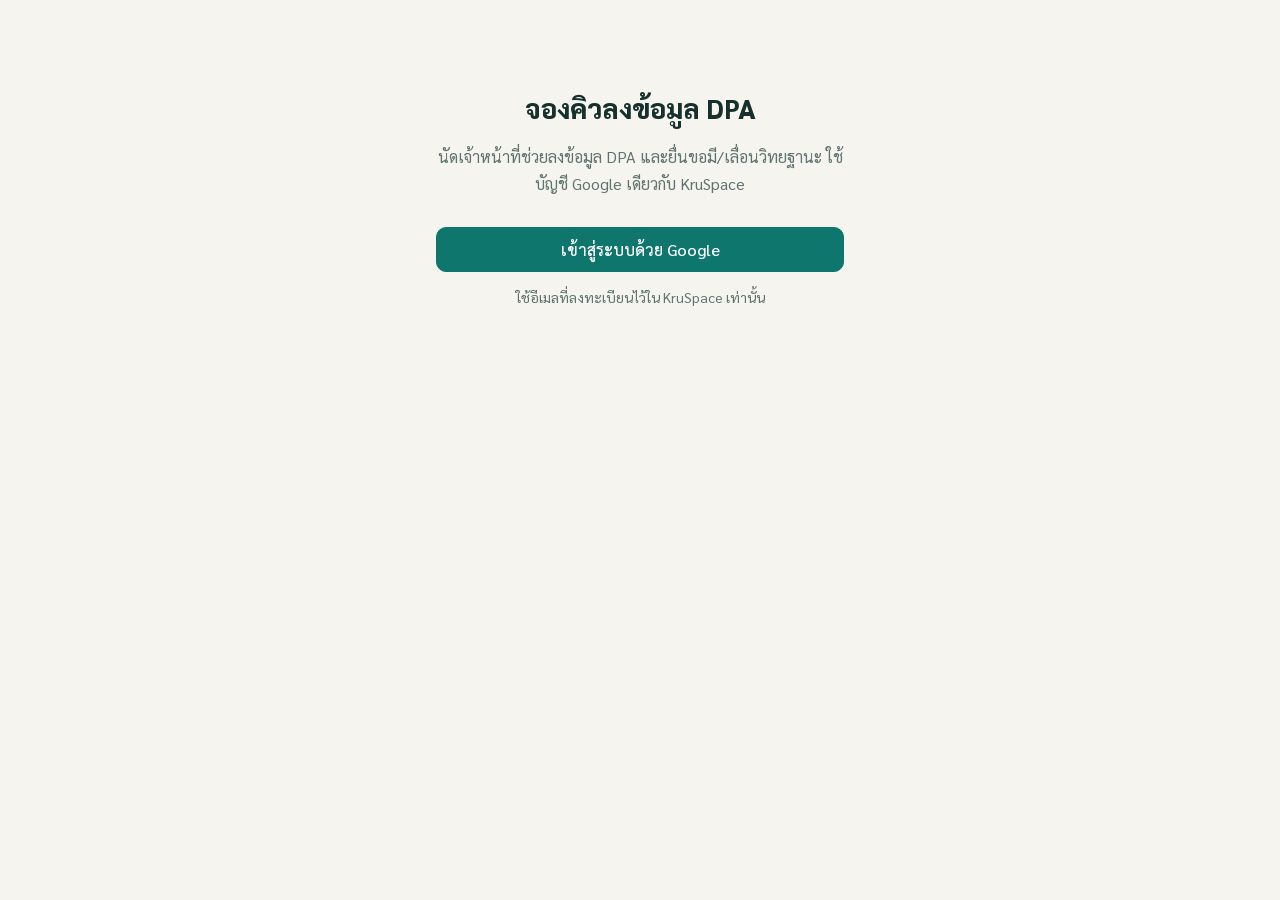
==== commit 6b6807f9: "ขึ้น "กำลังเข้าสู่ระบบด้วยบัญชี KruSpace…" ระหว่างตรวจ session แทนปุ่มล็อกอิน แอปนี้อยู่โดเมนเดียวกั" ====
--- a/index.html
+++ b/index.html
@@ -83,7 +83,46 @@
 .pick label{display:flex;gap:10px;align-items:center;padding:6px 12px;border-top:1px solid var(--line);cursor:pointer}
 .pick label:first-child{border-top:0}
 .pick input{width:20px;height:20px}
+.pick label.off{color:var(--mute);cursor:not-allowed;background:var(--off)}
+.pick label.off small{font-size:.8rem}
 @media(max-width:520px){.c{font-size:.72rem;min-height:42px}table.g td.t{width:42px}}
+/* ไอแพด/คอม: หนึ่งหน้าจอไม่ต้องเลื่อน แบ่งซ้าย–ขวา ส่วนที่ยาว (รายการ) เลื่อนภายในกล่องของตัวเอง
+   มือถือ (<768px) ไม่เข้ากฎนี้ เรียงบนลงล่างและเลื่อนทั้งหน้าตามปกติ */
+.empty.center{display:flex;align-items:center;justify-content:center}
+.oi{padding:8px 0;border-top:1px solid var(--line)}.oi:first-of-type{border-top:0}
+.oi-r{display:flex;align-items:center;justify-content:space-between;gap:8px}.oi-r+.oi-r{margin-top:4px}
+.oi .em{min-width:0;overflow:hidden;text-overflow:ellipsis;white-space:nowrap}
+.oi input{width:150px;flex-shrink:0;padding:5px 10px}
+@media (min-width:768px){
+  .wrap.fit{max-width:1360px;height:100vh;height:100dvh;display:flex;flex-direction:column;padding-bottom:14px}
+  .wrap.fit .top{padding:8px 0 2px}
+  .wrap.fit .tabs{position:static;margin-bottom:12px;padding:6px 0}
+  .split{flex:1;min-height:0;display:grid;grid-template-columns:minmax(0,1fr) minmax(0,1.15fr);gap:14px}
+  .split.one{grid-template-columns:minmax(0,1fr)}
+  .split.tri{grid-template-rows:auto minmax(0,1fr);grid-template-columns:minmax(0,1fr) minmax(0,1fr)}
+  .split.tri>.c1{grid-column:1;grid-row:1/3}.split.tri>.c2{grid-column:2;grid-row:1}.split.tri>.c3{grid-column:2;grid-row:2}
+  .col{display:flex;flex-direction:column;gap:12px;min-height:0;overflow:auto}
+  .col>.card{margin-bottom:0;flex-shrink:0}
+  .col>.card.grow{flex:1 1 0;min-height:0;display:flex;flex-direction:column}
+  .card.grow>.list{flex:1;min-height:0;overflow:auto}
+  .officers{grid-template-columns:repeat(auto-fit,minmax(100px,1fr));gap:8px;margin-bottom:0;flex-shrink:0}
+  .of{padding:6px 10px;font-size:.92rem;line-height:1.45}
+  .card.grow .cal{flex:1;min-height:0;grid-auto-rows:minmax(0,1fr);grid-template-rows:auto}
+  .card.grow .cal button{aspect-ratio:auto;min-height:30px;height:100%}
+  .card.grow .cal-h{margin-bottom:6px}
+  .gwrap{flex:1;min-height:0}
+  /* ตารางเวลาเป็น grid ให้แถวยืดเต็มความสูงกล่องเท่ากันทุกแถว (ตาราง HTML ยืดแถวไม่สม่ำเสมอ) */
+  .gwrap table.g{display:grid;height:100%;gap:4px;grid-template-columns:56px repeat(var(--n),minmax(0,1fr));grid-template-rows:auto;grid-auto-rows:minmax(30px,1fr)}
+  .gwrap table.g tbody,.gwrap table.g tr{display:contents}
+  .gwrap table.g th,.gwrap table.g td{display:block;min-width:0}
+  .gwrap table.g td.t{width:auto;align-self:center}
+  .gwrap .c{height:100%;min-height:30px}
+  .legend{margin:4px 0}
+}
+@media (min-width:1100px),(min-width:900px) and (orientation:landscape){
+  .split.tri{grid-template-rows:minmax(0,1fr);grid-template-columns:minmax(0,1fr) minmax(0,1fr) minmax(0,1.2fr)}
+  .split.tri>.c2{grid-column:2;grid-row:1}.split.tri>.c3{grid-column:3;grid-row:1}.split.tri>.c1{grid-row:1}
+}
 
 </style>
 </head>
@@ -201,7 +240,7 @@
   const today = () => D.todayStr();
 
   const S = { mode: lsGet('dpa_mode') || (isLocal ? 'demo' : 'real'), user: null, cfg: D.withDefaults(), slots: [], map: {}, staff: null, tab: 'book',
-    officer: 'all', date: '', month: today().slice(0, 8) + '01', week: D.mondayOf(today()), draft: null, loading: false };
+    officer: 'all', date: '', month: today().slice(0, 8) + '01', week: D.mondayOf(today()), draft: null, loading: false, restoring: false };
   let store = null, unwatch = null;
 
   /* ================= ที่เก็บข้อมูล 2 แบบ (หน้าตา API เหมือนกัน) ================= */
@@ -230,7 +269,7 @@
       async login(email) { const s = staff.find(x => x.email === email); if (!s) throw new Error('ไม่พบบัญชีตัวอย่าง'); return Object.assign({}, s); },
       async restore() { return null; }, async logout() { onCfg = onSlots = null; },
       async reset() { db = seed(); save(); },
-      async staff() { return staff.slice(); },
+      async staff() { return staff.concat([1, 2, 3].map(i => ({ noEmail: true, email: 'noemail_demo' + i, name: 'ครูยังไม่มีอีเมล ' + i, phone: '', roles: ['teacher'] }))); },
       watch(_t, c, s) { load(); onCfg = c; onSlots = s; save(); return () => { onCfg = onSlots = null; }; },
       async saveConfig(cfg) { load().cfg = cfg; save(); },
       async putOpen(list) { const d = load(); list.forEach(x => { const id = D.slotId(x.officer, x.date, x.start); if (!d.slots[id]) d.slots[id] = Object.assign({ status: 'open' }, x); }); save(); },
@@ -268,7 +307,8 @@
       },
       async restore() { await init(); return new Promise(res => { const off = fb.auth.onAuthStateChanged(async u => { off(); try { res(u ? await profile(u) : null); } catch (e) { res(null); } }); }); },
       async logout() { if (fb) await fb.auth.signOut(); },
-      async staff() { const q = await col('staff').get(); return q.docs.filter(d => d.id.indexOf('noemail_') !== 0 && d.data().active !== false).map(d => ({ email: d.id, name: d.data().name || d.id, phone: d.data().phone || '', roles: d.data().roles || [] })); },
+      async staff() { const q = await col('staff').get(); /* ครูที่ยังไม่มีอีเมล (noemail_…) แสดงเป็นสีเทาให้เห็นว่ามีชื่อ แต่เลือกไม่ได้เพราะยังล็อกอินไม่ได้ */
+        return q.docs.filter(d => d.data().active !== false).map(d => ({ noEmail: d.id.indexOf('noemail_') === 0, email: d.id, name: d.data().name || d.id, phone: d.data().phone || '', roles: d.data().roles || [] })); },
       watch(t, c, s, err) {
         const a = col('dpaConfig').doc('main').onSnapshot(x => c(x.exists ? x.data() : {}), err);
         const b = col('dpaSlots').where('date', '>=', t).onSnapshot(q => s(q.docs.map(d => Object.assign({ id: d.id }, d.data()))), err);
@@ -299,6 +339,8 @@
   const tel = p => p ? '<a class="btn sm" href="tel:' + esc(String(p).replace(/[^0-9+]/g, '')) + '">โทร ' + esc(p) + '</a>' : '<span class="muted small">ยังไม่มีเบอร์</span>';
   const badge = st => '<span class="badge b-' + st + '">' + D.STATUS[st] + '</span>';
 
+  /* จอกว้างตั้งแต่ไอแพดขึ้นไปแบ่งซ้าย–ขวาให้พอดีหนึ่งหน้าจอ มือถือเรียงบนลงล่างแล้วเลื่อนตามปกติ (ดู .split ใน style.css) */
+  const split = (l, r) => '<div class="split"><div class="col">' + l + '</div><div class="col">' + r + '</div></div>';
   function toast(m, bad) { const t = $('#toast'); t.textContent = m; t.className = 'on' + (bad ? ' bad' : ''); clearTimeout(toast.h); toast.h = setTimeout(() => { t.className = ''; }, 3200); }
   function modal(title, html, btns) {
     const root = $('#modalRoot');
@@ -322,7 +364,7 @@
       (demo ? '<div class="card" style="text-align:left"><span class="chip">โหมดทดลอง</span><p class="small muted">ข้อมูลจำลองเก็บในเครื่องนี้เท่านั้น ไม่เชื่อม KruSpace เลือกบทบาทเพื่อลองใช้</p><div class="row">' +
         Demo.personas().map((p, i) => '<button class="btn" data-act="demoLogin" data-e="' + esc(p.email) + '">' + (i === 0 ? 'แอดมิน' : i < 5 ? 'เจ้าหน้าที่ ' + i : 'ครู ' + (i - 4)) + '</button>').join('') + '</div>' +
         '<p class="small" style="margin:12px 0 0"><button class="btn sm" data-act="demoReset">ล้างข้อมูลตัวอย่าง</button> <button class="btn sm" data-act="modeReal">ใช้บัญชี KruSpace จริง</button></p></div>'
-        : '<button class="btn pri" data-act="login" style="width:100%;margin-top:14px" ' + (S.loading ? 'disabled' : '') + '>' + (S.loading ? 'กำลังเข้าสู่ระบบ…' : 'เข้าสู่ระบบด้วย Google') + '</button>' +
+        : S.restoring ? '<p class="muted" style="margin-top:18px">กำลังเข้าสู่ระบบด้วยบัญชี KruSpace…</p>' : '<button class="btn pri" data-act="login" style="width:100%;margin-top:14px" ' + (S.loading ? 'disabled' : '') + '>' + (S.loading ? 'กำลังเข้าสู่ระบบ…' : 'เข้าสู่ระบบด้วย Google') + '</button>' +
         '<p class="small muted">ใช้อีเมลที่ลงทะเบียนไว้ใน KruSpace เท่านั้น</p>' + (isLocal ? '<p><button class="btn sm" data-act="modeDemo">ลองโหมดทดลอง</button></p>' : '')) + '</div>';
   }
 
@@ -346,13 +388,14 @@
       cal += '<button data-act="day" data-d="' + ds + '" class="' + (n && !bad ? 'has ' : '') + (S.date === ds ? 'sel ' : '') + (ds === t ? 'today' : '') + '" ' + (bad ? 'disabled title="' + esc(bad) + '"' : '') + '>' + d + (n && !bad ? '<i>' + n + '</i>' : '') + '</button>';
     }
     cal += '</div><p class="small muted" style="margin-bottom:0">เลขมุมล่างคือจำนวนคิวว่าง · จองได้ล่วงหน้าถึง ' + D.thaiDate(D.addMonths(t, S.cfg.maxMonths)) + '</p>';
-    h += '<div class="card">' + cal + '</div>';
+    h += '<div class="card grow">' + cal + '</div>';
 
     /* ตารางเวลาของวันที่เลือก */
+    let r = '';
     if (S.date) {
-      h += '<div class="card"><h2>' + D.thaiDate(S.date) + '</h2><div class="legend"><span style="--c:var(--ok-soft)">ว่าง กดจอง</span><span style="--c:var(--info-soft)">คิวของคุณ</span><span style="--c:var(--off)">ไม่ว่าง</span></div><table class="g"><tr><th></th>' + shown.map(o => '<th>' + esc(short(o.name)) + '</th>').join('') + '</tr>';
+      r += '<div class="card grow"><h2>' + D.thaiDate(S.date) + '</h2><div class="legend"><span style="--c:var(--ok-soft)">ว่าง กดจอง</span><span style="--c:var(--info-soft)">คิวของคุณ</span><span style="--c:var(--off)">ไม่ว่าง</span></div><div class="gwrap"><table class="g" style="--n:' + shown.length + '"><tr><th></th>' + shown.map(o => '<th>' + esc(short(o.name)) + '</th>').join('') + '</tr>';
       D.slotStarts(S.cfg).forEach(st => {
-        h += '<tr><td class="t">' + st + '</td>' + shown.map(o => {
+        r += '<tr><td class="t">' + st + '</td>' + shown.map(o => {
           const s = S.map[D.slotId(o.email, S.date, st)];
           if (!s) return '<td><button class="c" disabled>–</button></td>';
           if (s.status === 'open') return '<td><button class="c free" data-act="book" data-id="' + esc(s.id) + '">ว่าง</button></td>';
@@ -360,9 +403,9 @@
           return '<td><button class="c" disabled>ไม่ว่าง' + ((isOfficer() || admin) && s.teacherName ? '<br>' + esc(short(s.teacherName)) : '') + '</button></td>';
         }).join('') + '</tr>';
       });
-      h += '</table></div>';
-    } else h += '<div class="card empty">เลือกวันที่ในปฏิทินเพื่อดูตารางเวลาของเจ้าหน้าที่</div>';
-    return h;
+      r += '</table></div></div>';
+    } else r += '<div class="card grow empty center">เลือกวันที่ในปฏิทินเพื่อดูตารางเวลาของเจ้าหน้าที่</div>';
+    return split(h, r);
   }
 
   function bookModal(id) {
@@ -386,29 +429,29 @@
   function viewMine() {
     const list = S.slots.filter(s => s.teacherEmail === S.user.email && s.status !== 'open').sort((a, b) => (a.date + a.start).localeCompare(b.date + b.start));
     if (!list.length) return '<div class="card empty">ยังไม่มีคิวที่จองไว้<br><button class="btn pri" style="margin-top:10px" data-act="tab" data-t="book">ไปจองคิว</button></div>';
-    return '<div class="card">' + list.map(s => {
+    return '<div class="split one"><div class="col"><div class="card grow"><div class="list">' + list.map(s => {
       const o = S.cfg.officers.find(x => x.email === s.officer) || {};
       return '<div class="item"><div><b>' + esc(when(s)) + '</b><br>' + esc(s.topic || '') + ' · เจ้าหน้าที่ ' + esc(offName(s.officer)) + (s.note ? '<br><span class="small muted">หมายเหตุ: ' + esc(s.note) + '</span>' : '') +
         (s.officerNote ? '<br><span class="small">ข้อความจากเจ้าหน้าที่: ' + esc(s.officerNote) + '</span>' : '') + '</div><div class="row">' + badge(s.status) + tel(o.phone) +
         (s.status === 'requested' || s.status === 'confirmed' ? '<button class="btn sm bad" data-act="cancel" data-id="' + esc(s.id) + '">ยกเลิกคิว</button>' : '') + '</div></div>';
-    }).join('') + '</div>';
+    }).join('') + '</div></div></div></div>';
   }
 
   /* ================= หน้า: งานของฉัน (เจ้าหน้าที่) ================= */
   function viewWork() {
     const me = S.user.email, t = today(), pend = pending();
-    let h = '<div class="card"><h2>คำขอที่รอรับ' + (pend.length ? ' (' + pend.length + ')' : '') + '</h2>' +
+    const h = '<div class="card grow"><h2>คำขอที่รอรับ' + (pend.length ? ' (' + pend.length + ')' : '') + '</h2><div class="list">' +
       (pend.length ? pend.map(s => '<div class="item"><div><b>' + esc(when(s)) + '</b><br>' + esc(s.teacherName) + ' · ' + esc(s.topic || '') + (s.note ? '<br><span class="small muted">หมายเหตุ: ' + esc(s.note) + '</span>' : '') + '</div><div class="row">' + tel(s.teacherPhone) +
-        '<button class="btn sm ok" data-act="accept" data-id="' + esc(s.id) + '">รับ</button><button class="btn sm bad" data-act="reject" data-id="' + esc(s.id) + '">ปฏิเสธ</button></div></div>').join('') : '<p class="muted">ไม่มีคำขอค้างอยู่</p>') + '</div>';
+        '<button class="btn sm ok" data-act="accept" data-id="' + esc(s.id) + '">รับ</button><button class="btn sm bad" data-act="reject" data-id="' + esc(s.id) + '">ปฏิเสธ</button></div></div>').join('') : '<p class="muted">ไม่มีคำขอค้างอยู่</p>') + '</div></div>';
 
     const wk = S.week, days = [0, 1, 2, 3, 4].map(i => D.addDays(wk, i)), starts = D.slotStarts(S.cfg), maxD = D.addMonths(t, S.cfg.maxMonths);
     const canPrev = wk > D.mondayOf(t), canNext = D.addDays(wk, 7) <= maxD;
-    h += '<div class="card"><div class="cal-h"><button class="btn sm" data-act="wk" data-d="-7" ' + (canPrev ? '' : 'disabled') + '>‹ สัปดาห์ก่อน</button><h2>' + D.thaiDate(days[0]).slice(3) + ' – ' + D.thaiDate(days[4]).slice(3) + '</h2><button class="btn sm" data-act="wk" data-d="7" ' + (canNext ? '' : 'disabled') + '>สัปดาห์ถัดไป ›</button></div>' +
+    let r = '<div class="card grow"><div class="cal-h"><button class="btn sm" data-act="wk" data-d="-7" ' + (canPrev ? '' : 'disabled') + '>‹ สัปดาห์ก่อน</button><h2>' + D.thaiDate(days[0]).slice(3) + ' – ' + D.thaiDate(days[4]).slice(3) + '</h2><button class="btn sm" data-act="wk" data-d="7" ' + (canNext ? '' : 'disabled') + '>สัปดาห์ถัดไป ›</button></div>' +
       '<p class="small muted">แตะช่องเพื่อเปิด/ปิดเวลาที่ว่าง · แตะช่องที่มีครูจองเพื่อดูรายละเอียด</p>' +
-      '<div class="legend"><span style="--c:var(--ok-soft)">ว่าง</span><span style="--c:var(--warn-soft)">รอรับ</span><span style="--c:var(--info-soft)">รับแล้ว</span><span style="--c:var(--bad-soft)">ปฏิเสธ/ยกเลิก</span></div><table class="g"><tr><th></th>' +
+      '<div class="legend"><span style="--c:var(--ok-soft)">ว่าง</span><span style="--c:var(--warn-soft)">รอรับ</span><span style="--c:var(--info-soft)">รับแล้ว</span><span style="--c:var(--bad-soft)">ปฏิเสธ/ยกเลิก</span></div><div class="gwrap"><table class="g" style="--n:5"><tr><th></th>' +
       days.map(d => '<th>' + D.DOW[D.dow(d)] + ' ' + D.parse(d).getDate() + (D.officerDateProblem(d, t, S.cfg) ? '' : '<br><button class="btn sm" style="padding:0 6px;min-height:24px" data-act="wday" data-d="' + d + '">ทั้งวัน</button>') + '</th>').join('') + '</tr>';
     starts.forEach(st => {
-      h += '<tr><td class="t">' + st + '</td>' + days.map(d => {
+      r += '<tr><td class="t">' + st + '</td>' + days.map(d => {
         if (D.officerDateProblem(d, t, S.cfg)) return '<td><button class="c" disabled>–</button></td>';
         const s = S.map[D.slotId(me, d, st)], a = 'data-act="wcell" data-d="' + d + '" data-s="' + st + '"';
         if (!s) return '<td><button class="c" ' + a + '>+</button></td>';
@@ -416,8 +459,8 @@
         return '<td><button class="c ' + cls + '" ' + a + '>' + (s.status === 'open' ? 'ว่าง' : D.STATUS[s.status] + '<br>' + esc(short(s.teacherName || ''))) + '</button></td>';
       }).join('') + '</tr>';
     });
-    h += '</table><div class="row" style="margin-top:12px"><span>คัดลอกช่วงว่างของสัปดาห์นี้ไปอีก</span><input type="number" id="rep" value="4" min="1" max="26" style="width:80px"><span>สัปดาห์</span><button class="btn" data-act="repeat">คัดลอก</button></div></div>';
-    return h;
+    r += '</table></div><div class="row" style="margin-top:12px"><span>คัดลอกช่วงว่างของสัปดาห์นี้ไปอีก</span><input type="number" id="rep" value="4" min="1" max="26" style="width:80px"><span>สัปดาห์</span><button class="btn" data-act="repeat">คัดลอก</button></div></div>';
+    return split(h, r);
   }
 
   function cellAct(date, st) {
@@ -441,17 +484,19 @@
   }
   function viewAdmin() {
     const d = ensureDraft(), all = S.slots.filter(s => s.status !== 'open').sort((a, b) => (a.date + a.start).localeCompare(b.date + b.start));
-    return '<div class="card"><h2>เจ้าหน้าที่ (สูงสุด 4 คน)</h2><p class="small muted">เลือกจากรายชื่อครูใน KruSpace เบอร์โทรดึงจากทะเบียนครู แก้ทับได้ที่นี่</p>' +
-      (d.officers.length ? d.officers.map((o, i) => '<div class="item"><div><b>' + esc(o.name) + '</b><br><span class="small muted">' + esc(o.email) + '</span></div><div class="row"><input type="text" inputmode="tel" data-bind="phone" data-i="' + i + '" value="' + esc(o.phone) + '" placeholder="เบอร์โทร" style="width:150px"><button class="btn sm bad" data-act="rmOff" data-i="' + i + '">เอาออก</button></div></div>').join('') : '<p class="muted">ยังไม่ได้เลือก</p>') +
-      '<button class="btn" data-act="pickOff" ' + (S.staff === 'loading' ? 'disabled' : '') + '>เลือกเจ้าหน้าที่จากรายชื่อครู</button></div>' +
-      '<div class="card"><h2>กติกาการจอง</h2><div class="row"><div><label class="f" for="mx">คิวที่ครูมีพร้อมกันได้</label><input type="number" id="mx" data-bind="maxActive" min="1" max="10" value="' + d.maxActive + '"></div><div><label class="f" for="ml">จองล่วงหน้าอย่างน้อย (วัน)</label><input type="number" id="ml" data-bind="minLeadDays" min="0" max="30" value="' + d.minLeadDays + '"></div></div>' +
+    const offCard = '<div class="card"><h2>เจ้าหน้าที่ (สูงสุด 4 คน)</h2><p class="small muted">เลือกจากรายชื่อครูใน KruSpace เบอร์โทรดึงจากทะเบียนครู แก้ทับได้ที่นี่</p>' +
+      (d.officers.length ? d.officers.map((o, i) => '<div class="oi"><div class="oi-r"><b>' + esc(o.name) + '</b><button class="btn sm bad" data-act="rmOff" data-i="' + i + '">เอาออก</button></div><div class="oi-r"><span class="small muted em">' + esc(o.email) + '</span><input type="text" inputmode="tel" data-bind="phone" data-i="' + i + '" value="' + esc(o.phone) + '" placeholder="เบอร์โทร"></div></div>').join('') : '<p class="muted">ยังไม่ได้เลือก</p>') +
+      '<button class="btn" data-act="pickOff" ' + (S.staff === 'loading' ? 'disabled' : '') + '>เลือกเจ้าหน้าที่จากรายชื่อครู</button></div>';
+    const ruleCard = '<div class="card"><h2>กติกาการจอง</h2><div class="row"><div><label class="f" for="mx">คิวที่ครูมีพร้อมกันได้</label><input type="number" id="mx" data-bind="maxActive" min="1" max="10" value="' + d.maxActive + '"></div><div><label class="f" for="ml">จองล่วงหน้าอย่างน้อย (วัน)</label><input type="number" id="ml" data-bind="minLeadDays" min="0" max="30" value="' + d.minLeadDays + '"></div></div>' +
       '<label class="f" for="tp">เรื่องที่จอง (บรรทัดละเรื่อง)</label><textarea id="tp" rows="3" data-bind="topics">' + esc(d.topics.join('\n')) + '</textarea>' +
       '<label class="f" for="hd">วันหยุดพิเศษ</label><div class="row"><input type="date" id="hd" style="width:auto"><button class="btn sm" data-act="addHol">เพิ่มวันหยุด</button></div><div class="row" style="margin-top:8px">' +
       d.holidays.slice().sort().map(h => '<button class="btn sm" data-act="rmHol" data-d="' + h + '" title="แตะเพื่อลบ">' + D.thaiDate(h) + ' ✕</button>').join('') + '</div>' +
       '<p class="small muted">เวลาราชการ ' + S.cfg.dayStart + '–' + S.cfg.dayEnd + ' น. คิวละ ' + S.cfg.slotMinutes + ' นาที จันทร์–ศุกร์ ล่วงหน้าได้ไม่เกิน ' + S.cfg.maxMonths + ' เดือน</p>' +
-      '<button class="btn pri" data-act="saveCfg">บันทึกการตั้งค่า</button></div>' +
-      '<div class="card"><div class="row" style="justify-content:space-between"><h2>คิวทั้งหมดที่จองแล้ว (' + all.length + ')</h2><button class="btn sm" data-act="csv" ' + (all.length ? '' : 'disabled') + '>ดาวน์โหลด CSV</button></div>' +
-      (all.length ? all.map(s => '<div class="item"><div><b>' + esc(when(s)) + '</b><br>' + esc(s.teacherName) + ' → ' + esc(offName(s.officer)) + '<br><span class="small muted">' + esc(s.topic || '') + '</span></div>' + badge(s.status) + '</div>').join('') : '<p class="muted">ยังไม่มีการจอง</p>') + '</div>';
+      '<button class="btn pri" data-act="saveCfg">บันทึกการตั้งค่า</button></div>';
+    const listCard = '<div class="card grow"><div class="row" style="justify-content:space-between"><h2>คิวทั้งหมดที่จองแล้ว (' + all.length + ')</h2><button class="btn sm" data-act="csv" ' + (all.length ? '' : 'disabled') + '>ดาวน์โหลด CSV</button></div><div class="list">' +
+      (all.length ? all.map(s => '<div class="item"><div><b>' + esc(when(s)) + '</b><br>' + esc(s.teacherName) + ' → ' + esc(offName(s.officer)) + '<br><span class="small muted">' + esc(s.topic || '') + '</span></div>' + badge(s.status) + '</div>').join('') : '<p class="muted">ยังไม่มีการจอง</p>') + '</div></div>';
+    /* จอกว้างมากแบ่ง 3 คอลัมน์ ไอแพดเป็น 2 คอลัมน์ (กติกาอยู่บน รายการคิวอยู่ล่าง) ดู .split.tri */
+    return '<div class="split tri"><div class="col c1">' + offCard + '</div><div class="col c2">' + ruleCard + '</div><div class="col c3">' + listCard + '</div></div>';
   }
 
   async function pickOfficers() {
@@ -461,8 +506,9 @@
     }
     const d = ensureDraft(), sel = {}; d.officers.forEach(o => { sel[o.email] = 1; });
     const list = S.staff.slice().sort((a, b) => a.name.localeCompare(b.name, 'th'));
-    const rows = q => list.filter(s => !q || s.name.indexOf(q) >= 0).slice(0, 200).map(s => '<label><input type="checkbox" data-em="' + esc(s.email) + '" ' + (sel[s.email] ? 'checked' : '') + '><span>' + esc(s.name) + '</span></label>').join('') || '<p class="empty">ไม่พบชื่อ</p>';
-    modal('เลือกเจ้าหน้าที่ (' + list.length + ' คน)', '<input type="text" id="pq" placeholder="ค้นชื่อครู"><div class="pick" id="plist">' + rows('') + '</div><p class="small muted" id="pcnt"></p>',
+    const rows = q => list.filter(s => !q || s.name.indexOf(q) >= 0).slice(0, 200).map(s => s.noEmail ? '<label class="off" title="เติมอีเมลใน KruSpace ก่อนจึงเลือกได้"><input type="checkbox" disabled><span>' + esc(s.name) + ' <small>· ยังไม่มีอีเมล</small></span></label>' : '<label><input type="checkbox" data-em="' + esc(s.email) + '" ' + (sel[s.email] ? 'checked' : '') + '><span>' + esc(s.name) + '</span></label>').join('') || '<p class="empty">ไม่พบชื่อ</p>';
+    const noMail = list.filter(s => s.noEmail).length;
+    modal('เลือกเจ้าหน้าที่ (' + list.length + ' คน)', (noMail ? '<p class="small muted" style="margin:0 0 8px">ชื่อสีเทา ' + noMail + ' คนยังไม่มีอีเมล จึงยังล็อกอินและเป็นเจ้าหน้าที่ไม่ได้ — เติมอีเมลใน KruSpace แล้วกด “อัปเดตขึ้นส่วนกลาง” ก่อน</p>' : '') + '<input type="text" id="pq" placeholder="ค้นชื่อครู"><div class="pick" id="plist">' + rows('') + '</div><p class="small muted" id="pcnt"></p>',
       [{ label: 'ยกเลิก' }, { label: 'ตกลง', cls: 'pri', act: () => {
         if (Object.keys(sel).length > 4) { toast('เลือกได้ไม่เกิน 4 คน', true); return false; }
         const keep = d.officers.filter(o => sel[o.email]);
@@ -491,7 +537,7 @@
     if (isAdmin()) tabs.push(['admin', 'ตั้งค่า']);
     if (!tabs.some(t => t[0] === S.tab)) S.tab = 'book';
     const body = S.tab === 'book' ? viewBook() : S.tab === 'mine' ? viewMine() : S.tab === 'work' ? viewWork() : viewAdmin();
-    app.innerHTML = '<div class="wrap"><div class="top"><div class="grow"><h1>จองคิวลงข้อมูล DPA</h1><small>' + esc(S.user.name) + (isOfficer() ? ' · เจ้าหน้าที่' : '') + (isAdmin() ? ' · แอดมิน' : '') + '</small></div>' +
+    app.innerHTML = '<div class="wrap fit"><div class="top"><div class="grow"><h1>จองคิวลงข้อมูล DPA</h1><small>' + esc(S.user.name) + (isOfficer() ? ' · เจ้าหน้าที่' : '') + (isAdmin() ? ' · แอดมิน' : '') + '</small></div>' +
       (S.mode === 'demo' ? '<span class="chip">โหมดทดลอง</span>' : '') + '<button class="btn sm" data-act="theme">สลับธีม</button><button class="btn sm" data-act="logout">ออก</button></div>' +
       '<div class="tabs" role="tablist">' + tabs.map(t => '<button role="tab" class="' + (S.tab === t[0] ? 'on' : '') + '" data-act="tab" data-t="' + t[0] + '">' + t[1] + (t[2] ? '<span class="n">' + t[2] + '</span>' : '') + '</button>').join('') + '</div>' + body + '</div>';
     window.scrollTo(0, keepY);
@@ -506,7 +552,13 @@
   }
   async function logout() { if (unwatch) unwatch(); unwatch = null; await store.logout(); S.user = null; S.slots = []; S.map = {}; S.cfg = D.withDefaults(); render(); }
   function setMode(m) { S.mode = m; lsSet('dpa_mode', m); store = m === 'demo' ? Demo : Real; S.user = null; render(); if (m === 'real') tryRestore(); }
-  async function tryRestore() { try { const u = await store.restore(); if (u && !S.user) startSession(u); } catch (e) { /* ไม่มี session เดิม */ } }
+  /* KruSpace กับแอปนี้อยู่โดเมนเดียวกันและใช้ Firebase ชุดเดียวกัน ถ้าล็อกอิน KruSpace ไว้แล้วจะเข้าได้ทันที
+     ระหว่างรอตรวจ session ให้ขึ้นข้อความแทนปุ่มล็อกอิน จะได้ไม่เข้าใจผิดว่าต้องล็อกอินใหม่ */
+  async function tryRestore() {
+    S.restoring = true; render();
+    try { const u = await store.restore(); if (u && !S.user) startSession(u); } catch (e) { /* ไม่มี session เดิม */ }
+    S.restoring = false; if (!S.user) render();
+  }
 
   /* ================= เหตุการณ์ ================= */
   document.addEventListener('click', e => {
